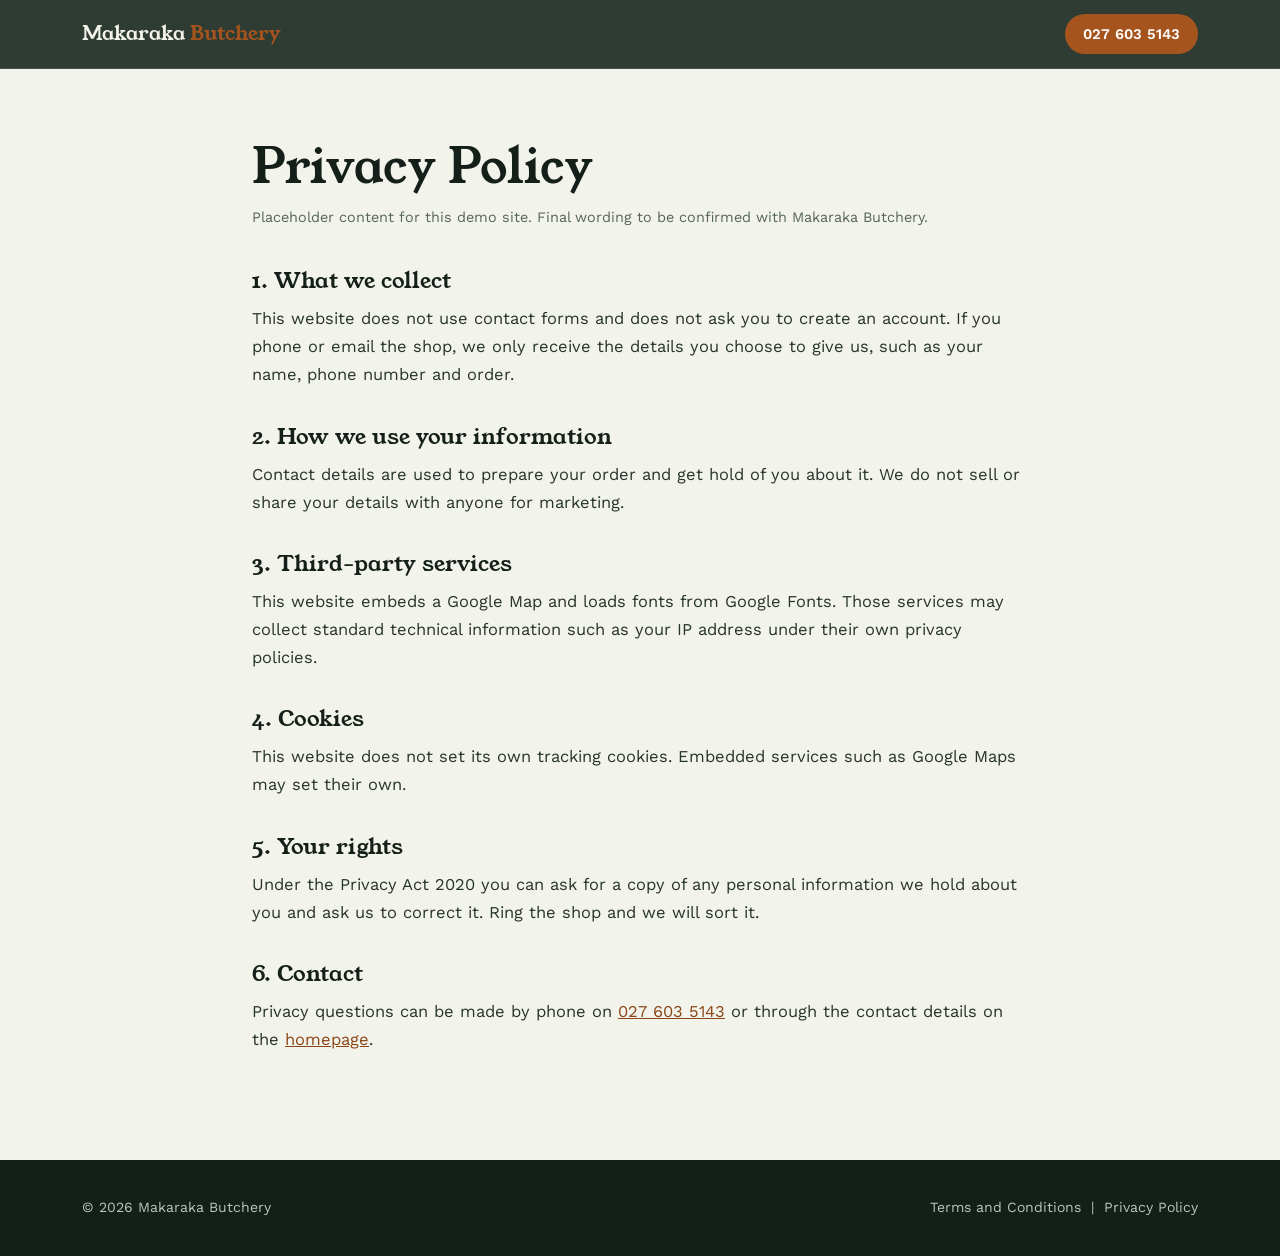
==== privacy.html @ 0df3c4c0 "Initial build: Makaraka Butchery" ====
<!DOCTYPE html>
<html lang="en-NZ">
<head>
<meta charset="UTF-8">
<meta name="viewport" content="width=device-width, initial-scale=1">
<title>Privacy Policy | Makaraka Butchery</title>
<meta name="description" content="Privacy policy for the Makaraka Butchery website.">
<link rel="icon" href="data:image/svg+xml,%3Csvg xmlns='http://www.w3.org/2000/svg' viewBox='0 0 64 64'%3E%3Crect width='64' height='64' rx='12' fill='%231a2820'/%3E%3Ctext x='32' y='44' font-family='Georgia,serif' font-size='34' fill='%23c96a2b' text-anchor='middle'%3EM%3C/text%3E%3C/svg%3E">
<link rel="preconnect" href="https://fonts.googleapis.com">
<link rel="preconnect" href="https://fonts.gstatic.com" crossorigin>
<link href="https://fonts.googleapis.com/css2?family=Young+Serif&family=Work+Sans:wght@300;400;500;600;700&display=swap" rel="stylesheet">
<style>
:root{
  --ink:#141f19;--pine:#1a2820;--bone:#f2f3ea;--ember:#a5541e;--ember-deep:#8a4517;--ember-bright:#c96a2b;
  --text:#26332c;--text-soft:#55645c;--text-inverse:#eef0e9;--text-inverse-soft:#b9c4ba;
  --radius:14px;--ease:cubic-bezier(.16,1,.3,1);
}
*{margin:0;padding:0;box-sizing:border-box}
body{font-family:'Work Sans',sans-serif;font-size:16.5px;line-height:1.7;color:var(--text);background:var(--bone);overflow-x:hidden;opacity:0;animation:pageIn .7s var(--ease) forwards}
@keyframes pageIn{to{opacity:1}}
h1,h2{font-family:'Young Serif',serif;font-weight:400;line-height:1.15}
.wrap{max-width:820px;margin:0 auto;padding:0 22px}
header{position:fixed;top:0;left:0;right:0;z-index:100;background:rgba(26,40,32,.9);backdrop-filter:blur(12px);-webkit-backdrop-filter:blur(12px);border-bottom:1px solid rgba(243,241,233,.12)}
.nav{display:flex;align-items:center;justify-content:space-between;height:68px;max-width:1160px;margin:0 auto;padding:0 22px}
.logo{font-family:'Young Serif',serif;font-size:1.22rem;color:var(--bone);text-decoration:none}
.logo span{color:var(--ember)}
.nav-call{display:inline-flex;align-items:center;gap:.5rem;height:40px;padding:0 18px;line-height:1;background:var(--ember);color:#fff;border-radius:999px;font-weight:600;font-size:.92rem;text-decoration:none;transition:background .25s}
.nav-call:hover{background:var(--ember-deep)}
main{padding:140px 0 90px}
h1{font-size:clamp(2rem,4.5vw,3rem);color:var(--ink);margin-bottom:.6rem}
.updated{color:var(--text-soft);font-size:.9rem;margin-bottom:2.5rem}
h2{font-size:1.35rem;color:var(--ink);margin:2.2rem 0 .7rem}
p{margin-bottom:1rem;color:var(--text)}
a{color:var(--ember-deep)}
footer{background:var(--ink);color:var(--text-inverse-soft);padding:36px 0;font-size:.88rem}
footer .wrap{display:flex;justify-content:space-between;gap:1rem;flex-wrap:wrap;max-width:1160px}
footer a{color:var(--text-inverse-soft);text-decoration:none}
footer a:hover{color:var(--ember-bright)}
@media (prefers-reduced-motion: reduce){body{animation:none;opacity:1}}
</style>
</head>
<body>
<header>
  <nav class="nav" aria-label="Main">
    <a class="logo" href="index.html">Makaraka <span>Butchery</span></a>
    <a class="nav-call" href="tel:+64276035143">027 603 5143</a>
  </nav>
</header>
<main>
  <div class="wrap">
    <h1>Privacy Policy</h1>
    <p class="updated">Placeholder content for this demo site. Final wording to be confirmed with Makaraka Butchery.</p>

    <h2>1. What we collect</h2>
    <p>This website does not use contact forms and does not ask you to create an account. If you phone or email the shop, we only receive the details you choose to give us, such as your name, phone number and order.</p>

    <h2>2. How we use your information</h2>
    <p>Contact details are used to prepare your order and get hold of you about it. We do not sell or share your details with anyone for marketing.</p>

    <h2>3. Third-party services</h2>
    <p>This website embeds a Google Map and loads fonts from Google Fonts. Those services may collect standard technical information such as your IP address under their own privacy policies.</p>

    <h2>4. Cookies</h2>
    <p>This website does not set its own tracking cookies. Embedded services such as Google Maps may set their own.</p>

    <h2>5. Your rights</h2>
    <p>Under the Privacy Act 2020 you can ask for a copy of any personal information we hold about you and ask us to correct it. Ring the shop and we will sort it.</p>

    <h2>6. Contact</h2>
    <p>Privacy questions can be made by phone on <a href="tel:+64276035143">027 603 5143</a> or through the contact details on the <a href="index.html#contact">homepage</a>.</p>
  </div>
</main>
<footer>
  <div class="wrap">
    <span>&copy; <span id="year"></span> Makaraka Butchery</span>
    <span><a href="terms.html">Terms and Conditions</a> &nbsp;|&nbsp; <a href="privacy.html">Privacy Policy</a></span>
  </div>
</footer>
<script>document.getElementById('year').textContent = new Date().getFullYear();</script>
</body>
</html>
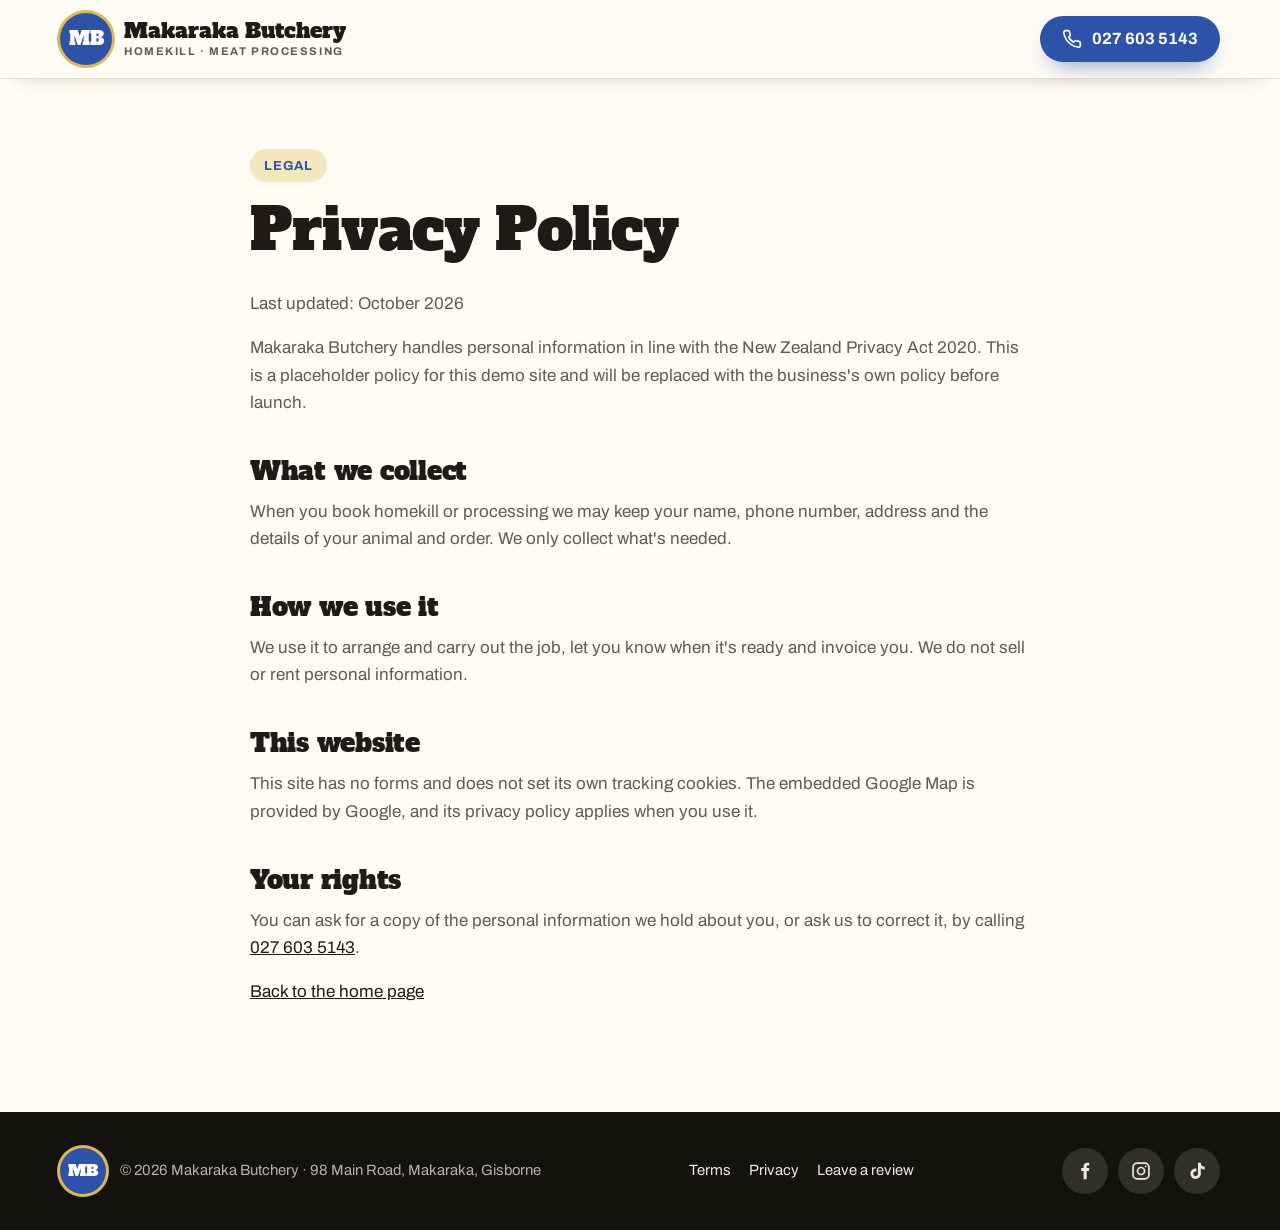
==== commit 101736da: "v2 rebuild: homekill-led balanced design from the real shopfront and sign, real Google review, verif" ====
--- a/privacy.html
+++ b/privacy.html
@@ -1,81 +1,77 @@
 <!DOCTYPE html>
 <html lang="en-NZ">
 <head>
-<meta charset="UTF-8">
+<meta charset="utf-8">
 <meta name="viewport" content="width=device-width, initial-scale=1">
+<meta name="robots" content="noindex">
 <title>Privacy Policy | Makaraka Butchery</title>
-<meta name="description" content="Privacy policy for the Makaraka Butchery website.">
-<link rel="icon" href="data:image/svg+xml,%3Csvg xmlns='http://www.w3.org/2000/svg' viewBox='0 0 64 64'%3E%3Crect width='64' height='64' rx='12' fill='%231a2820'/%3E%3Ctext x='32' y='44' font-family='Georgia,serif' font-size='34' fill='%23c96a2b' text-anchor='middle'%3EM%3C/text%3E%3C/svg%3E">
+<meta name="description" content="Privacy Policy for Makaraka Butchery, Gisborne.">
+<link rel="icon" href="img/favicon.png" type="image/png">
+<link rel="apple-touch-icon" href="img/apple-touch-icon.png">
 <link rel="preconnect" href="https://fonts.googleapis.com">
 <link rel="preconnect" href="https://fonts.gstatic.com" crossorigin>
-<link href="https://fonts.googleapis.com/css2?family=Young+Serif&family=Work+Sans:wght@300;400;500;600;700&display=swap" rel="stylesheet">
-<style>
-:root{
-  --ink:#141f19;--pine:#1a2820;--bone:#f2f3ea;--ember:#a5541e;--ember-deep:#8a4517;--ember-bright:#c96a2b;
-  --text:#26332c;--text-soft:#55645c;--text-inverse:#eef0e9;--text-inverse-soft:#b9c4ba;
-  --radius:14px;--ease:cubic-bezier(.16,1,.3,1);
-}
-*{margin:0;padding:0;box-sizing:border-box}
-body{font-family:'Work Sans',sans-serif;font-size:16.5px;line-height:1.7;color:var(--text);background:var(--bone);overflow-x:hidden;opacity:0;animation:pageIn .7s var(--ease) forwards}
-@keyframes pageIn{to{opacity:1}}
-h1,h2{font-family:'Young Serif',serif;font-weight:400;line-height:1.15}
-.wrap{max-width:820px;margin:0 auto;padding:0 22px}
-header{position:fixed;top:0;left:0;right:0;z-index:100;background:rgba(26,40,32,.9);backdrop-filter:blur(12px);-webkit-backdrop-filter:blur(12px);border-bottom:1px solid rgba(243,241,233,.12)}
-.nav{display:flex;align-items:center;justify-content:space-between;height:68px;max-width:1160px;margin:0 auto;padding:0 22px}
-.logo{font-family:'Young Serif',serif;font-size:1.22rem;color:var(--bone);text-decoration:none}
-.logo span{color:var(--ember)}
-.nav-call{display:inline-flex;align-items:center;gap:.5rem;height:40px;padding:0 18px;line-height:1;background:var(--ember);color:#fff;border-radius:999px;font-weight:600;font-size:.92rem;text-decoration:none;transition:background .25s}
-.nav-call:hover{background:var(--ember-deep)}
-main{padding:140px 0 90px}
-h1{font-size:clamp(2rem,4.5vw,3rem);color:var(--ink);margin-bottom:.6rem}
-.updated{color:var(--text-soft);font-size:.9rem;margin-bottom:2.5rem}
-h2{font-size:1.35rem;color:var(--ink);margin:2.2rem 0 .7rem}
-p{margin-bottom:1rem;color:var(--text)}
-a{color:var(--ember-deep)}
-footer{background:var(--ink);color:var(--text-inverse-soft);padding:36px 0;font-size:.88rem}
-footer .wrap{display:flex;justify-content:space-between;gap:1rem;flex-wrap:wrap;max-width:1160px}
-footer a{color:var(--text-inverse-soft);text-decoration:none}
-footer a:hover{color:var(--ember-bright)}
-@media (prefers-reduced-motion: reduce){body{animation:none;opacity:1}}
-</style>
+<link href="https://fonts.googleapis.com/css2?family=Alfa+Slab+One&family=Archivo:wght@400;500;600;700;800&display=swap" rel="stylesheet">
+<link rel="stylesheet" href="style.css">
 </head>
 <body>
-<header>
-  <nav class="nav" aria-label="Main">
-    <a class="logo" href="index.html">Makaraka <span>Butchery</span></a>
-    <a class="nav-call" href="tel:+64276035143">027 603 5143</a>
-  </nav>
+<svg width="0" height="0" style="position:absolute" aria-hidden="true">
+  <symbol id="i-phone" viewBox="0 0 24 24" fill="none" stroke="currentColor" stroke-width="2" stroke-linecap="round" stroke-linejoin="round"><path d="M22 16.9v3a2 2 0 0 1-2.2 2 19.8 19.8 0 0 1-8.6-3.1 19.5 19.5 0 0 1-6-6A19.8 19.8 0 0 1 2.1 4.2 2 2 0 0 1 4.1 2h3a2 2 0 0 1 2 1.7c.1 1 .4 1.9.7 2.8a2 2 0 0 1-.5 2.1L8 9.9a16 16 0 0 0 6 6l1.3-1.3a2 2 0 0 1 2.1-.4c.9.3 1.8.6 2.8.7a2 2 0 0 1 1.7 2z"/></symbol>
+  <symbol id="i-mail" viewBox="0 0 24 24" fill="none" stroke="currentColor" stroke-width="2" stroke-linecap="round" stroke-linejoin="round"><rect x="2" y="4" width="20" height="16" rx="2"/><path d="m22 7-10 6L2 7"/></symbol>
+  <symbol id="i-pin" viewBox="0 0 24 24" fill="none" stroke="currentColor" stroke-width="2" stroke-linecap="round" stroke-linejoin="round"><path d="M20 10c0 6-8 12-8 12s-8-6-8-12a8 8 0 0 1 16 0z"/><circle cx="12" cy="10" r="3"/></symbol>
+  <symbol id="i-clock" viewBox="0 0 24 24" fill="none" stroke="currentColor" stroke-width="2" stroke-linecap="round" stroke-linejoin="round"><circle cx="12" cy="12" r="10"/><path d="M12 6v6l4 2"/></symbol>
+  <symbol id="i-check" viewBox="0 0 24 24" fill="none" stroke="currentColor" stroke-width="3" stroke-linecap="round" stroke-linejoin="round"><path d="M20 6 9 17l-5-5"/></symbol>
+  <symbol id="i-arrow" viewBox="0 0 24 24" fill="none" stroke="currentColor" stroke-width="2.5" stroke-linecap="round" stroke-linejoin="round"><path d="M5 12h14M13 5l7 7-7 7"/></symbol>
+  <symbol id="i-cleaver" viewBox="0 0 24 24" fill="none" stroke="currentColor" stroke-width="2" stroke-linecap="round" stroke-linejoin="round"><path d="M4 4h11l3 3v7H4z"/><path d="M18 9h3v3h-3"/><circle cx="7.5" cy="7.5" r="1"/><path d="M8 14v6"/></symbol>
+  <symbol id="i-farm" viewBox="0 0 24 24" fill="none" stroke="currentColor" stroke-width="2" stroke-linecap="round" stroke-linejoin="round"><path d="M3 21V10l9-6 9 6v11"/><path d="M9 21v-7h6v7M3 21h18"/></symbol>
+  <symbol id="i-snow" viewBox="0 0 24 24" fill="none" stroke="currentColor" stroke-width="2" stroke-linecap="round" stroke-linejoin="round"><path d="M12 2v20M4.9 4.9l14.2 14.2M2 12h20M4.9 19.1 19.1 4.9"/></symbol>
+  <symbol id="i-quote" viewBox="0 0 24 24" fill="currentColor"><path d="M3 21c3 0 7-1 7-8V5H3v7h4c0 3-1.5 5-4 5v4zm11 0c3 0 7-1 7-8V5h-7v7h4c0 3-1.5 5-4 5v4z"/></symbol>
+  <symbol id="i-play" viewBox="0 0 24 24" fill="currentColor"><path d="M8 5v14l11-7z"/></symbol>
+  <symbol id="i-pause" viewBox="0 0 24 24" fill="currentColor"><path d="M6 5h4v14H6zM14 5h4v14h-4z"/></symbol>
+  <symbol id="i-google" viewBox="0 0 24 24" fill="currentColor"><path d="M21.6 12.2c0-.7-.1-1.4-.2-2H12v3.8h5.4a4.6 4.6 0 0 1-2 3v2.5h3.2c1.9-1.7 3-4.3 3-7.3z"/><path d="M12 22c2.7 0 5-.9 6.6-2.4l-3.2-2.5c-.9.6-2 1-3.4 1-2.6 0-4.8-1.8-5.6-4.1H3.1v2.6A10 10 0 0 0 12 22z" opacity=".8"/><path d="M6.4 14c-.2-.6-.3-1.3-.3-2s.1-1.4.3-2V7.4H3.1a10 10 0 0 0 0 9.2z" opacity=".6"/><path d="M12 6c1.5 0 2.8.5 3.8 1.5l2.9-2.9A10 10 0 0 0 3.1 7.4L6.4 10C7.2 7.7 9.4 6 12 6z" opacity=".9"/></symbol>
+  <symbol id="i-fb" viewBox="0 0 24 24" fill="currentColor"><path d="M14 8.5V6.8c0-.8.2-1.3 1.4-1.3H17V2.2c-.3 0-1.3-.1-2.5-.1-2.5 0-4.2 1.5-4.2 4.3v2.1H7.5V12h2.8v10H14V12h2.8l.4-3.5z"/></symbol>
+  <symbol id="i-ig" viewBox="0 0 24 24" fill="none" stroke="currentColor" stroke-width="2"><rect x="2.5" y="2.5" width="19" height="19" rx="5"/><circle cx="12" cy="12" r="4.2"/><circle cx="17.6" cy="6.4" r="1.1" fill="currentColor" stroke="none"/></symbol>
+  <symbol id="i-tt" viewBox="0 0 24 24" fill="currentColor"><path d="M16.6 2h-3.4v13.4a2.9 2.9 0 1 1-2.9-2.9c.3 0 .6 0 .9.1V9.1a6.3 6.3 0 1 0 5.4 6.3V8.6a8 8 0 0 0 4.6 1.5V6.7a4.7 4.7 0 0 1-4.6-4.7z"/></symbol>
+</svg>
+<header class="nav scrolled" id="nav">
+  <div class="wrap">
+    <a href="index.html" class="logo" aria-label="Makaraka Butchery home"><span class="mark" aria-hidden="true">MB</span><span>Makaraka Butchery<small>Homekill · Meat processing</small></span></a>
+    <div class="nav-right">
+      <a class="btn btn-primary nav-call" href="tel:+64276035143"><svg class="icon" aria-hidden="true"><use href="#i-phone"/></svg><span class="label">027 603 5143</span><span class="sr">Call 027 603 5143</span></a>
+    </div>
+  </div>
 </header>
-<main>
+<main class="legal">
   <div class="wrap">
+    <span class="eyebrow">Legal</span>
     <h1>Privacy Policy</h1>
-    <p class="updated">Placeholder content for this demo site. Final wording to be confirmed with Makaraka Butchery.</p>
-
-    <h2>1. What we collect</h2>
-    <p>This website does not use contact forms and does not ask you to create an account. If you phone or email the shop, we only receive the details you choose to give us, such as your name, phone number and order.</p>
-
-    <h2>2. How we use your information</h2>
-    <p>Contact details are used to prepare your order and get hold of you about it. We do not sell or share your details with anyone for marketing.</p>
-
-    <h2>3. Third-party services</h2>
-    <p>This website embeds a Google Map and loads fonts from Google Fonts. Those services may collect standard technical information such as your IP address under their own privacy policies.</p>
-
-    <h2>4. Cookies</h2>
-    <p>This website does not set its own tracking cookies. Embedded services such as Google Maps may set their own.</p>
-
-    <h2>5. Your rights</h2>
-    <p>Under the Privacy Act 2020 you can ask for a copy of any personal information we hold about you and ask us to correct it. Ring the shop and we will sort it.</p>
-
-    <h2>6. Contact</h2>
-    <p>Privacy questions can be made by phone on <a href="tel:+64276035143">027 603 5143</a> or through the contact details on the <a href="index.html#contact">homepage</a>.</p>
+    <p>Last updated: October 2026</p>
+    <p>Makaraka Butchery handles personal information in line with the New Zealand Privacy Act 2020. This is a placeholder policy for this demo site and will be replaced with the business's own policy before launch.</p>
+    <h2>What we collect</h2>
+    <p>When you book homekill or processing we may keep your name, phone number, address and the details of your animal and order. We only collect what's needed.</p>
+    <h2>How we use it</h2>
+    <p>We use it to arrange and carry out the job, let you know when it's ready and invoice you. We do not sell or rent personal information.</p>
+    <h2>This website</h2>
+    <p>This site has no forms and does not set its own tracking cookies. The embedded Google Map is provided by Google, and its privacy policy applies when you use it.</p>
+    <h2>Your rights</h2>
+    <p>You can ask for a copy of the personal information we hold about you, or ask us to correct it, by calling <a href="tel:+64276035143">027 603 5143</a>.</p>
+    <p><a href="index.html">Back to the home page</a></p>
   </div>
 </main>
-<footer>
+<footer class="footer">
   <div class="wrap">
-    <span>&copy; <span id="year"></span> Makaraka Butchery</span>
-    <span><a href="terms.html">Terms and Conditions</a> &nbsp;|&nbsp; <a href="privacy.html">Privacy Policy</a></span>
+    <div class="foot-brand"><span class="mark" aria-hidden="true">MB</span><span>© <span id="year">2026</span> Makaraka Butchery · 98 Main Road, Makaraka, Gisborne</span></div>
+    <div class="footer-links">
+      <a href="terms.html">Terms</a>
+      <a href="privacy.html">Privacy</a>
+      <a href="https://search.google.com/local/writereview?placeid=ChIJ9e1zbDF2Zm0RrUJ_QRaoh6I" target="_blank" rel="noopener">Leave a review</a>
+    </div>
+    <div class="socials">
+      <a href="https://www.facebook.com/search/top?q=Makaraka%20Butchery" target="_blank" rel="noopener" aria-label="Search Facebook for Makaraka Butchery"><svg aria-hidden="true"><use href="#i-fb"/></svg></a>
+      <a href="https://www.instagram.com/explore/search/keyword/?q=Makaraka%20Butchery" target="_blank" rel="noopener" aria-label="Search Instagram for Makaraka Butchery"><svg aria-hidden="true"><use href="#i-ig"/></svg></a>
+      <a href="https://www.tiktok.com/search?q=Makaraka%20Butchery" target="_blank" rel="noopener" aria-label="Search TikTok for Makaraka Butchery"><svg aria-hidden="true"><use href="#i-tt"/></svg></a>
+    </div>
   </div>
 </footer>
-<script>document.getElementById('year').textContent = new Date().getFullYear();</script>
+<script>document.getElementById('year').textContent=new Date().getFullYear();</script>
 </body>
 </html>
--- a/style.css
+++ b/style.css
@@ -0,0 +1,277 @@
+/* Makaraka Butchery: balanced, shopfront palette (sign blue, mustard wall, black), Alfa Slab One + Archivo */
+:root{
+  --accent:#2d52a8;        /* sign-lettering blue, the one accent */
+  --accent-ink:#2d52a8;
+  --green:#1e1b17;         /* near-black anchor (var name kept for reuse) */
+  --green-2:#14120f;
+  --mustard:#dcb85a;
+  --tint:#f4e7bf;
+  --tint-2:#faf4e3;
+  --bg:#fffcf3;
+  --ink:#1e1b17;
+  --muted:#625b4f;
+  --line:#eadfc2;
+  --r-lg:22px;
+  --r:14px;
+  --display:'Alfa Slab One', Georgia, serif;
+  --body:'Archivo', Arial, sans-serif;
+}
+*,*::before,*::after{box-sizing:border-box}
+html{scroll-behavior:smooth;scroll-padding-top:78px}
+body{margin:0;font-family:var(--body);font-size:17px;line-height:1.6;color:var(--ink);background:var(--bg);overflow-x:hidden}
+img{max-width:100%;height:auto;display:block;image-orientation:from-image}
+a{color:var(--green)}
+h1,h2,h3{font-family:var(--display);line-height:1.1;margin:0 0 .5em;font-weight:400;letter-spacing:-.01em}
+h2{font-size:clamp(2rem,4.4vw,3.1rem)}
+h3{font-size:1.35rem}
+p{margin:0 0 1em}
+.sr{position:absolute;width:1px;height:1px;overflow:hidden;clip:rect(0 0 0 0);white-space:nowrap}
+.skip{position:absolute;left:12px;top:-60px;z-index:100;background:var(--accent);color:var(--ink);padding:10px 16px;font-weight:700;border-radius:99px;text-decoration:none}
+.skip:focus{top:12px}
+.wrap{max-width:1200px;margin:0 auto;padding:0 20px}
+section{padding:88px 0;position:relative}
+.muted{color:var(--muted)}
+.eyebrow{display:inline-flex;align-items:center;gap:8px;font-size:.82rem;font-weight:700;letter-spacing:.06em;text-transform:uppercase;color:var(--accent);background:var(--tint);padding:6px 14px;border-radius:99px;margin-bottom:16px}
+.section-head{max-width:640px;margin-bottom:48px}
+.section-head.center{margin-left:auto;margin-right:auto;text-align:center}
+.section-head p{color:var(--muted);font-size:1.08rem}
+.btn{display:inline-flex;align-items:center;justify-content:center;gap:10px;min-height:52px;padding:12px 28px;border-radius:99px;font-weight:700;font-size:1.02rem;text-decoration:none;border:2px solid transparent;cursor:pointer;transition:transform .25s cubic-bezier(.34,1.56,.64,1),background .2s,color .2s,box-shadow .25s}
+.btn:hover{transform:translateY(-3px)}
+.btn-primary{background:var(--accent);color:#fff;box-shadow:0 12px 24px -12px rgba(45,82,168,.7)}
+.btn-primary:hover{background:#244489}
+.btn-soft{background:#fff;color:var(--ink);border-color:var(--line)}
+.btn-soft:hover{border-color:var(--green)}
+.btn-dark{background:var(--ink);color:#fff}
+.btn-dark:hover{background:#000}
+.btn-outline-light{border-color:rgba(255,255,255,.7);color:#fff}
+.btn-outline-light:hover{background:#fff;color:var(--ink)}
+.btn svg{width:20px;height:20px;flex:none}
+.icon{width:24px;height:24px;flex:none}
+:focus-visible{outline:3px solid var(--accent);outline-offset:3px;border-radius:6px}
+
+/* ---------- NAV ---------- */
+.nav{position:sticky;top:0;z-index:60;background:rgba(255,252,245,.92);backdrop-filter:blur(12px);-webkit-backdrop-filter:blur(12px);border-bottom:1px solid transparent;transition:border-color .3s,box-shadow .3s}
+.nav.scrolled{border-color:var(--line);box-shadow:0 8px 24px -18px rgba(27,42,34,.45)}
+.nav .wrap{display:flex;align-items:center;justify-content:space-between;gap:16px;min-height:78px}
+.logo{display:flex;align-items:center;gap:12px;color:var(--ink);text-decoration:none;font-family:var(--display);font-size:1.3rem;line-height:1;white-space:nowrap}
+.mark{width:52px;height:52px;border-radius:50%;display:grid;place-items:center;background:var(--accent);color:#fff;font-family:var(--display);font-size:1.15rem;box-shadow:0 0 0 3px var(--mustard);flex:none}
+.logo small{display:block;font-family:var(--body);font-weight:700;font-size:.7rem;letter-spacing:.14em;text-transform:uppercase;color:var(--muted);margin-top:5px}
+.nav-links{display:flex;gap:6px;list-style:none;margin:0;padding:0}
+.nav-links a{display:block;color:var(--ink);text-decoration:none;font-weight:600;padding:10px 14px;border-radius:99px;transition:background .2s}
+.nav-links a:hover{background:var(--tint)}
+.nav-right{display:flex;align-items:center;gap:10px}
+.nav-call{min-height:46px;padding:8px 20px}
+.burger{display:none;background:var(--tint);border:0;color:var(--ink);width:46px;height:46px;border-radius:50%;padding:12px;cursor:pointer}
+@media (max-width:960px){
+  .burger{display:block}
+  .nav-links{display:none;position:absolute;top:78px;left:12px;right:12px;flex-direction:column;background:#fff;padding:12px;border-radius:var(--r);box-shadow:0 20px 40px -16px rgba(27,42,34,.35)}
+  .nav-links.open{display:flex}
+  .nav-links a{padding:14px 16px}
+  .nav-call .label{display:none}
+  .nav-call{width:46px;padding:0}
+}
+@media (max-width:420px){.logo{font-size:1.02rem}.mark{width:42px;height:42px;font-size:.95rem}.logo small{font-size:.58rem}}
+
+/* ---------- HERO (full-bleed rotating photos) ---------- */
+.hero{min-height:calc(100vh - 78px);min-height:calc(100svh - 78px);display:flex;align-items:flex-end;color:#fff;background:var(--green-2);overflow:hidden;padding:110px 0 44px;border-radius:0 0 var(--r-lg) var(--r-lg)}
+.hero-slides{position:absolute;inset:0}
+.hero-slides img{position:absolute;inset:0;width:100%;height:100%;object-fit:cover;opacity:0;transform:scale(1.06);transition:opacity 1.2s ease,transform 6s ease}
+.hero-slides img.active{opacity:1;transform:scale(1)}
+.hero::after{content:"";position:absolute;inset:0;background:linear-gradient(90deg,rgba(20,18,15,.86) 0%,rgba(20,18,15,.55) 50%,rgba(20,18,15,.18)),linear-gradient(0deg,rgba(20,18,15,.8),transparent 50%)}
+.hero .wrap{position:relative;z-index:2;width:100%}
+.hero .eyebrow{background:rgba(255,255,255,.14);color:#fff;backdrop-filter:blur(6px)}
+.hero h1{font-size:clamp(2.2rem,5.4vw,4.2rem);max-width:16ch;margin-bottom:20px;line-height:1.08}
+.hero h1 em{font-style:normal;color:var(--mustard)}
+.hero .lead{font-size:clamp(1.05rem,1.8vw,1.22rem);color:#eef3ee;max-width:560px}
+.hero-ctas{display:flex;flex-wrap:wrap;gap:12px;margin:28px 0 30px}
+.hero-foot{display:flex;flex-wrap:wrap;align-items:center;justify-content:space-between;gap:18px}
+.rating{display:inline-flex;align-items:center;gap:12px;padding:12px 18px;border-radius:var(--r);background:rgba(255,255,255,.14);border:1px solid rgba(255,255,255,.3);backdrop-filter:blur(14px);-webkit-backdrop-filter:blur(14px);color:#fff;text-decoration:none}
+.rating:hover{background:rgba(255,255,255,.22)}
+.rating b{font-family:var(--display);font-size:2.1rem;font-weight:400;line-height:1}
+.rating small{display:block;font-size:.88rem;color:#e7eee8}
+.stars{color:var(--mustard);letter-spacing:2px}
+.hero-controls{display:flex;align-items:center;gap:14px}
+.slide-dots{display:flex;gap:8px}
+.slide-dots span{width:30px;height:6px;border-radius:99px;background:rgba(255,255,255,.35);transition:width .3s,background .3s}
+.slide-dots span.on{width:46px;background:var(--mustard)}
+.slide-toggle{width:44px;height:44px;border-radius:50%;display:grid;place-items:center;background:rgba(255,255,255,.14);border:1px solid rgba(255,255,255,.4);color:#fff;cursor:pointer;padding:0}
+.slide-toggle:hover{background:rgba(255,255,255,.26)}
+.slide-toggle svg{width:18px;height:18px}
+.slide-toggle .i-play{display:none}
+.slide-toggle[aria-pressed="true"] .i-play{display:block}
+.slide-toggle[aria-pressed="true"] .i-pause{display:none}
+
+/* ---------- TRUST ---------- */
+.trust{padding:40px 0 0}
+.trust-grid{display:grid;grid-template-columns:repeat(3,1fr);gap:18px}
+.trust-item{display:flex;gap:14px;align-items:center;background:#fff;border:1px solid var(--line);border-radius:var(--r-lg);padding:20px 22px}
+.trust-item .ti{width:52px;height:52px;border-radius:50%;background:var(--tint);color:var(--accent);display:grid;place-items:center;flex:none}
+.trust-item strong{display:block;font-family:var(--display);font-weight:400;font-size:1.2rem;line-height:1.2}
+.trust-item span{color:var(--muted);font-size:.95rem}
+@media (max-width:860px){.trust-grid{grid-template-columns:1fr}}
+
+/* ---------- SHOP (BENTO) ---------- */
+.bento{display:grid;grid-template-columns:repeat(4,1fr);grid-auto-rows:minmax(250px,auto);gap:20px}
+.svc{position:relative;border-radius:var(--r-lg);overflow:hidden;background:#fff;border:1px solid var(--line);display:flex;flex-direction:column;transition:transform .35s cubic-bezier(.34,1.56,.64,1),box-shadow .35s}
+.svc:hover{transform:translateY(-5px);box-shadow:0 26px 50px -26px rgba(27,42,34,.45)}
+.svc .img{overflow:hidden;aspect-ratio:16/10}
+.svc .img img{width:100%;height:100%;object-fit:cover;transition:transform .7s ease}
+.svc:hover .img img{transform:scale(1.06)}
+.svc .body{padding:20px 22px 24px}
+.svc .body p{color:var(--muted);margin:0;font-size:.97rem}
+.svc .tag{display:inline-block;font-size:.75rem;font-weight:700;color:var(--accent);background:var(--tint);padding:3px 10px;border-radius:99px;margin-bottom:10px}
+.svc.big{grid-column:span 2;grid-row:span 2;color:#fff;border:0;min-height:540px}
+.svc.big .img{position:absolute;inset:0;aspect-ratio:auto}
+.svc.big::after{content:"";position:absolute;inset:0;background:linear-gradient(180deg,rgba(20,18,15,0) 35%,rgba(20,18,15,.9))}
+.svc.big .body{position:relative;z-index:2;margin-top:auto;padding:32px}
+.svc.big h3{font-size:2.1rem}
+.svc.big .body p{color:#eef3ee;font-size:1.05rem;max-width:420px}
+.svc.big .tag{background:var(--mustard);color:var(--ink)}
+.svc.tile-text{grid-column:span 2;background:var(--tint);border-color:var(--line);justify-content:center}
+.svc.tile-text .body{padding:30px}
+.svc.tile-text .tag{background:#fff}
+.svc.tile-text h3{font-size:1.6rem}
+.svc.tile-text:hover{transform:none;box-shadow:none}
+.note{color:var(--muted);font-size:.88rem;text-align:center;margin-top:22px}
+.svc.wide{grid-column:span 2;flex-direction:row}
+.svc.wide .img{aspect-ratio:auto;flex:1 1 42%}
+.svc.wide .body{flex:1 1 58%;align-self:center}
+@media (max-width:1000px){.bento{grid-template-columns:repeat(2,1fr)}.svc.big{min-height:460px}}
+@media (max-width:640px){
+  .bento{grid-template-columns:1fr;grid-auto-rows:auto}
+  .svc.big,.svc.wide,.svc.tile-text{grid-column:auto;grid-row:auto}
+  .svc.big{min-height:420px}
+  .svc.wide{flex-direction:column}
+  .svc.wide .img{aspect-ratio:16/10;flex:none}
+}
+
+/* ---------- STATS ---------- */
+.stats{padding:0 0 88px}
+.stats-grid{display:grid;grid-template-columns:repeat(4,1fr);gap:18px;background:var(--accent);color:#fff;border-radius:var(--r-lg);padding:40px 32px;position:relative;overflow:hidden}
+.stats-grid::before{content:"";position:absolute;width:260px;height:260px;border-radius:50%;background:var(--mustard);opacity:.35;right:-80px;top:-120px}
+.stat{position:relative;text-align:center}
+.stat b{display:block;font-family:var(--display);font-weight:400;font-size:clamp(2.2rem,5vw,3.2rem);line-height:1;color:#fff}
+.stat span{color:#e3e9f7;font-weight:600;font-size:.95rem}
+@media (max-width:760px){.stats-grid{grid-template-columns:repeat(2,1fr);row-gap:32px;padding:40px 20px}}
+
+/* ---------- ABOUT ---------- */
+.about{background:var(--tint-2)}
+.split{display:grid;grid-template-columns:1fr 1fr;gap:64px;align-items:center}
+.collage{position:relative;height:540px}
+.collage img{position:absolute;border-radius:var(--r-lg);object-fit:cover;box-shadow:0 24px 48px -24px rgba(27,42,34,.5);border:6px solid #fff}
+.collage .c1{width:60%;height:78%;left:0;top:0}
+.collage .c2{width:50%;height:56%;right:0;bottom:6%}
+.collage .c3{width:34%;height:36%;left:12%;bottom:0}
+.corner-tag{position:absolute;right:4%;top:5%;background:var(--mustard);color:var(--ink);font-family:var(--display);font-weight:400;font-weight:700;padding:12px 18px;border-radius:99px;box-shadow:0 12px 24px -10px rgba(0,0,0,.35);transform:rotate(4deg);font-size:.95rem}
+.checklist{list-style:none;padding:0;margin:26px 0 0;display:grid;gap:12px}
+.checklist li{display:flex;gap:14px;align-items:center;background:#fff;border:1px solid var(--line);padding:14px 18px;border-radius:99px;font-weight:600}
+.checklist .ck{width:30px;height:30px;border-radius:50%;background:var(--accent);color:#fff;display:grid;place-items:center;flex:none}
+.checklist .ck svg{width:16px;height:16px}
+@media (max-width:900px){.split{grid-template-columns:1fr;gap:48px}.collage{height:440px}}
+@media (max-width:480px){.collage{height:340px}}
+
+/* ---------- PHOTO STRIP ---------- */
+.strip{padding:0 0 88px;background:var(--tint-2);overflow:hidden}
+.strip-track{display:flex;gap:18px;width:max-content;animation:marquee 50s linear infinite;padding-bottom:18px}
+.strip-track img{width:280px;height:210px;object-fit:cover;border-radius:var(--r);flex:none}
+.strip-track img:nth-child(odd){transform:translateY(18px)}
+.strip:hover .strip-track,.strip:focus-within .strip-track{animation-play-state:paused}
+@keyframes marquee{from{transform:translateX(0)}to{transform:translateX(-50%)}}
+@media (max-width:600px){.strip-track img{width:200px;height:150px}}
+
+/* ---------- TEAM ---------- */
+.team-grid{display:grid;grid-template-columns:minmax(0,420px);justify-content:center;gap:22px}
+.team-card{background:#fff;border:1px solid var(--line);border-radius:var(--r-lg);padding:34px 26px;text-align:center}
+.avatar{width:96px;height:96px;margin:0 auto 18px;border-radius:50%;display:grid;place-items:center;font-family:var(--display);font-size:2.2rem;color:#fff;background:var(--accent);box-shadow:0 0 0 5px #fff,0 0 0 8px var(--mustard)}
+.team-card h3{margin-bottom:2px}
+.team-card .role{color:var(--accent-ink);font-weight:700;text-transform:uppercase;letter-spacing:.08em;font-size:.82rem;margin-bottom:10px}
+.team-card p{color:var(--muted);margin:0}
+@media (max-width:820px){.team-grid{grid-template-columns:1fr}}
+
+/* ---------- REVIEWS ---------- */
+.reviews{background:var(--tint-2)}
+.reviews-grid{display:grid;grid-template-columns:repeat(3,1fr);gap:22px}
+.review{background:#fff;border-radius:var(--r-lg);padding:30px;display:flex;flex-direction:column;gap:14px;border:1px solid var(--line);position:relative}
+.review .quote{position:absolute;right:24px;top:18px;width:44px;height:44px;color:var(--tint)}
+.review .stars{color:#c99a1e}
+.review.solo{max-width:680px;margin:0 auto;text-align:center;align-items:center}
+.review.solo p{font-size:1.18rem}
+.review p{margin:0;flex:1;font-size:1.02rem}
+.review footer{display:flex;align-items:center;gap:12px;font-size:.92rem;color:var(--muted)}
+.review footer .mini{width:40px;height:40px;border-radius:50%;background:var(--tint);color:var(--accent);display:grid;place-items:center;font-weight:700;flex:none}
+.review footer strong{color:var(--ink);display:block}
+.center-cta{text-align:center;margin-top:40px}
+@media (max-width:1000px){.reviews-grid{grid-template-columns:1fr 1fr}}
+@media (max-width:680px){.reviews-grid{grid-template-columns:1fr}}
+
+/* ---------- LEAVE A REVIEW ---------- */
+.leave{padding:0 0 88px;background:var(--tint-2)}
+.leave-box{background:var(--mustard);color:var(--ink);border-radius:var(--r-lg);padding:44px 40px;display:flex;align-items:center;justify-content:space-between;gap:24px;flex-wrap:wrap;position:relative;overflow:hidden}
+.leave-box::before{content:"";position:absolute;border-radius:50%;background:rgba(255,255,255,.22);width:180px;height:180px;left:-60px;bottom:-90px}
+.leave-box>*{position:relative}
+.leave-box h2{margin:0;font-size:clamp(1.6rem,3.2vw,2.2rem)}
+.leave-box p{margin:6px 0 0;font-weight:500}
+
+/* ---------- FAQ ---------- */
+.faq-wrap{display:grid;grid-template-columns:.8fr 1.2fr;gap:56px;align-items:start}
+.faq-list details{background:#fff;border:1px solid var(--line);border-radius:var(--r);margin-bottom:12px;transition:border-color .2s,box-shadow .2s}
+.faq-list details[open]{border-color:var(--accent);box-shadow:0 14px 30px -22px rgba(45,82,168,.6)}
+.faq-list summary{list-style:none;cursor:pointer;padding:20px 64px 20px 24px;font-weight:700;font-size:1.05rem;position:relative;min-height:48px}
+.faq-list summary::-webkit-details-marker{display:none}
+.faq-list summary::after{content:"";position:absolute;right:20px;top:50%;width:30px;height:30px;margin-top:-15px;border-radius:50%;background:var(--tint) url("data:image/svg+xml,%3Csvg xmlns='http://www.w3.org/2000/svg' viewBox='0 0 24 24' fill='none' stroke='%232d52a8' stroke-width='2.5' stroke-linecap='round'%3E%3Cpath d='M12 6v12M6 12h12'/%3E%3C/svg%3E") center/16px no-repeat;transition:transform .3s cubic-bezier(.34,1.56,.64,1)}
+.faq-list details[open] summary::after{transform:rotate(45deg)}
+.faq-list details p{padding:0 24px 22px;margin:0;color:var(--muted)}
+@media (max-width:900px){.faq-wrap{grid-template-columns:1fr;gap:20px}}
+
+/* ---------- CONTACT ---------- */
+.contact{background:var(--green);color:#fff;border-radius:var(--r-lg) var(--r-lg) 0 0}
+.contact .eyebrow{background:rgba(255,255,255,.12);color:var(--mustard)}
+.contact .muted{color:#d9d3c5}
+.contact .split{align-items:start}
+.contact-rows{list-style:none;padding:0;margin:26px 0}
+.contact-rows li{display:flex;gap:14px;align-items:center;padding:12px 0;border-bottom:1px solid rgba(255,255,255,.12)}
+.contact-rows .ic{width:40px;height:40px;border-radius:50%;background:rgba(220,184,90,.16);color:var(--mustard);display:grid;place-items:center;flex:none}
+.contact-rows .ic svg{width:20px;height:20px}
+.contact-rows a{color:#fff;text-decoration:none}
+.contact-card{background:rgba(255,255,255,.07);border:1px solid rgba(255,255,255,.14);border-radius:var(--r-lg);padding:34px;display:flex;flex-direction:column;gap:14px}
+.contact-card h3{margin:0 0 4px}
+.contact-card p{color:#d9d3c5;margin:0 0 8px}
+.contact-card .btn{min-height:64px;font-size:1.1rem}
+.socials{display:flex;gap:10px}
+.socials a{width:46px;height:46px;border-radius:50%;display:grid;place-items:center;background:rgba(255,255,255,.12);color:#fff;transition:background .2s,transform .3s cubic-bezier(.34,1.56,.64,1)}
+.socials a:hover{background:var(--accent);color:#fff;transform:translateY(-3px) rotate(-6deg)}
+.socials svg{width:20px;height:20px}
+
+/* ---------- MAP ---------- */
+.map{padding:0 0 88px;background:var(--green)}
+.map iframe{width:100%;height:400px;border:0;border-radius:var(--r-lg);display:block}
+
+/* ---------- FOOTER ---------- */
+.footer{background:var(--green-2);color:#b8b1a3;padding:36px 0;font-size:.93rem}
+.footer .wrap{display:flex;flex-wrap:wrap;gap:20px;align-items:center;justify-content:space-between}
+.foot-brand{display:flex;align-items:center;gap:14px}
+.foot-brand .mark{width:46px;height:46px;font-size:1rem}
+.footer a{color:#efe9dc;text-decoration:none}
+.footer a:hover{color:var(--mustard)}
+.footer-links{display:flex;flex-wrap:wrap;gap:18px}
+.footer-links a{min-height:44px;display:inline-flex;align-items:center}
+
+@media (max-width:600px){section{padding:64px 0}.stats,.leave,.map,.strip{padding-bottom:64px}.map iframe{height:300px}.leave-box{padding:34px 24px}.contact-card{padding:26px}.hero{padding-top:90px}}
+
+/* ---------- REVEAL ---------- */
+.js .pop{opacity:0;transform:translateY(28px) scale(.96);transition:opacity .6s ease,transform .8s cubic-bezier(.34,1.56,.64,1)}
+.js .pop.in{opacity:1;transform:none}
+.js .svc.pop.in{transition:opacity .6s ease,transform .35s cubic-bezier(.34,1.56,.64,1),box-shadow .35s}
+@media (prefers-reduced-motion:reduce){
+  *,*::before,*::after{animation:none!important;transition:none!important}
+  html{scroll-behavior:auto}
+  .js .pop{opacity:1;transform:none}
+  .hero-slides img.active{transform:none}
+}
+
+/* ---------- LEGAL ---------- */
+.legal{padding:70px 0 90px}
+.legal .wrap{max-width:820px}
+.legal h1{font-size:clamp(2.4rem,6vw,3.6rem)}
+.legal h2{font-size:1.6rem;margin-top:1.6em}
+.legal p{color:var(--muted)}
